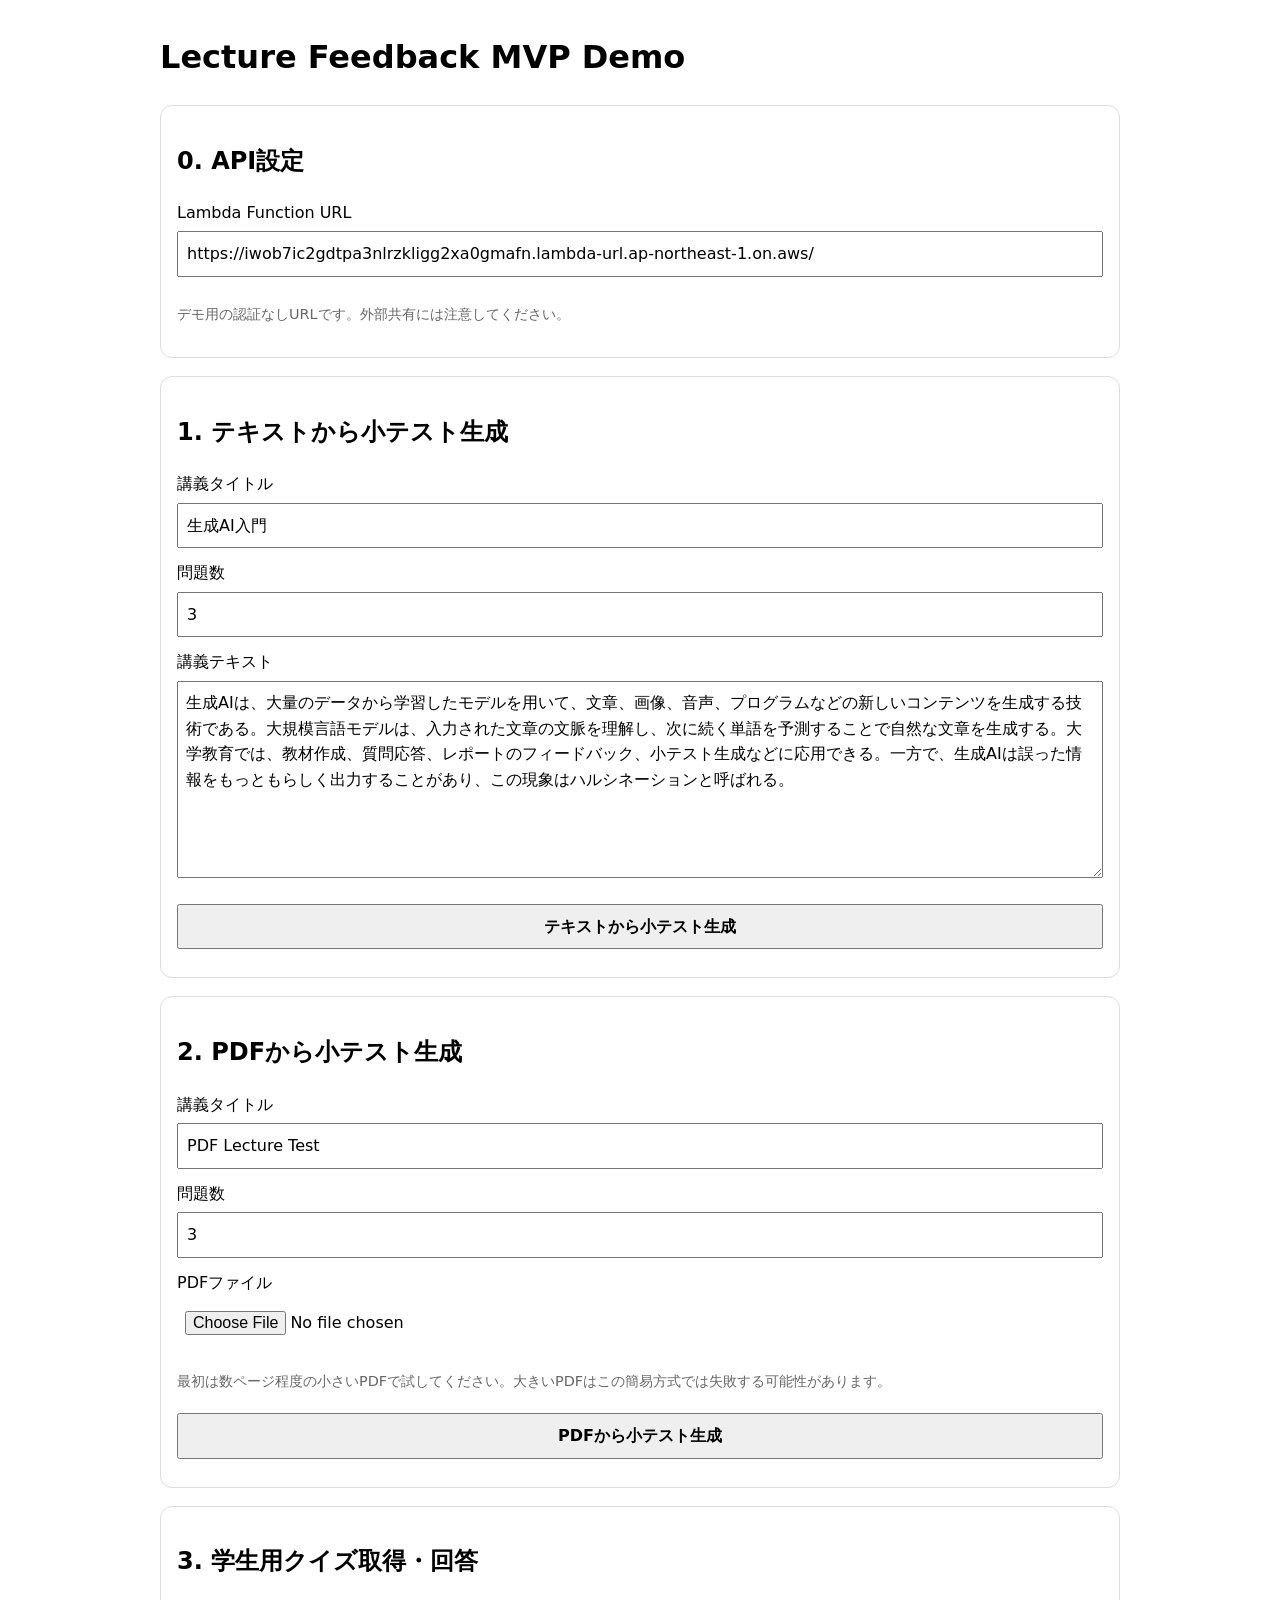
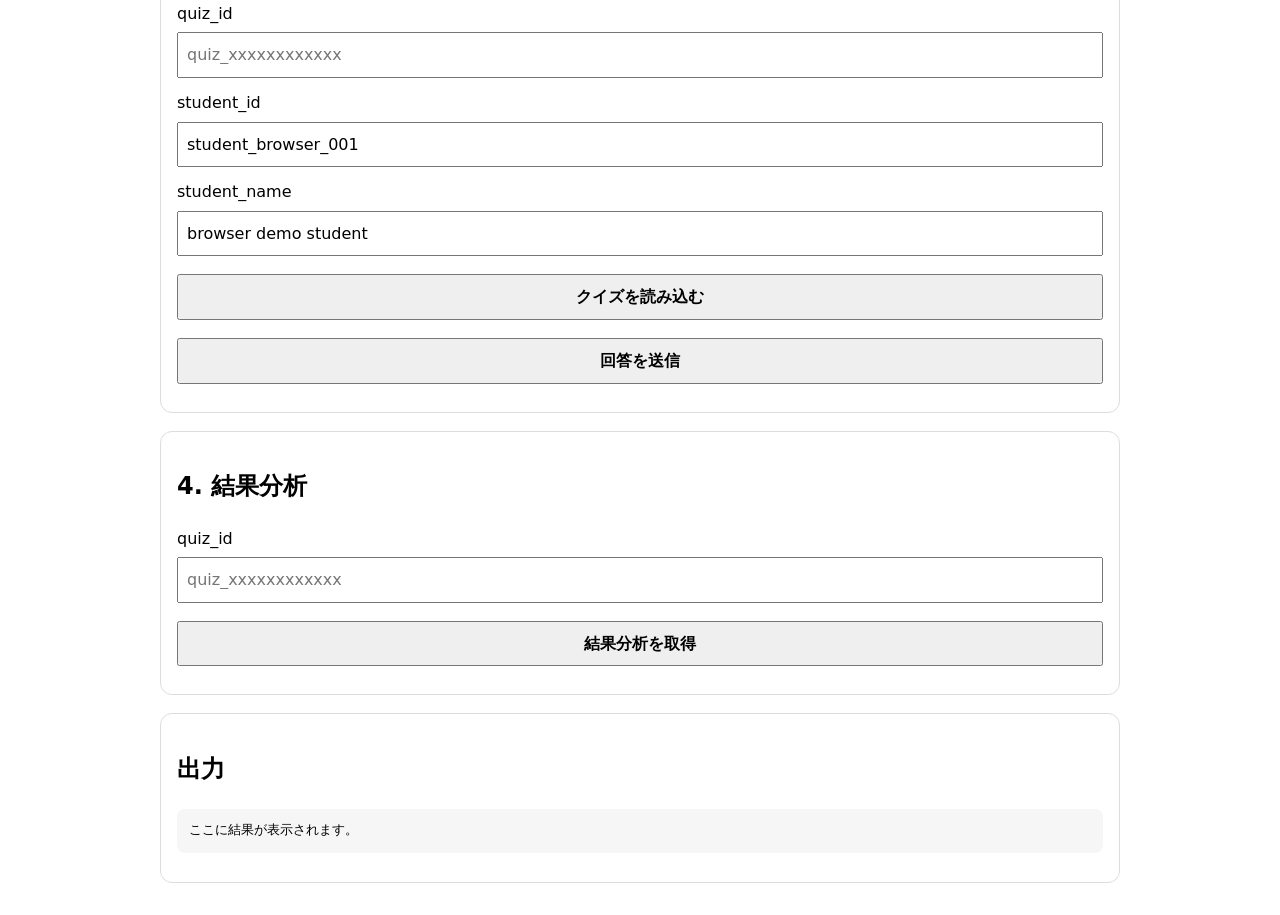
==== frontend/index.html @ e5b462f7 "Add files via upload" ====
<!doctype html>
<html lang="ja">
<head>
  <meta charset="utf-8">
  <title>Lecture Feedback MVP Demo</title>
  <style>
    body {
      font-family: system-ui, sans-serif;
      max-width: 960px;
      margin: 32px auto;
      line-height: 1.6;
    }
    section {
      border: 1px solid #ddd;
      border-radius: 12px;
      padding: 16px;
      margin: 18px 0;
    }
    input, textarea, button {
      font: inherit;
      box-sizing: border-box;
      width: 100%;
      padding: 8px;
      margin: 6px 0 12px;
    }
    button {
      cursor: pointer;
      font-weight: 700;
    }
    .question {
      border-top: 1px solid #eee;
      padding-top: 12px;
      margin-top: 12px;
    }
    .choice {
      display: block;
      margin: 6px 0;
    }
    .choice input {
      width: auto;
      margin-right: 8px;
    }
    pre {
      background: #f6f6f6;
      padding: 12px;
      border-radius: 8px;
      overflow: auto;
      white-space: pre-wrap;
    }
    .note {
      color: #666;
      font-size: 0.9em;
    }
  </style>
</head>
<body>
  <h1>Lecture Feedback MVP Demo</h1>

  <section>
    <h2>0. API設定</h2>
    <label>Lambda Function URL</label>
    <input id="apiUrl" value="https://iwob7ic2gdtpa3nlrzkligg2xa0gmafn.lambda-url.ap-northeast-1.on.aws/">
    <p class="note">デモ用の認証なしURLです。外部共有には注意してください。</p>
  </section>

  <section>
    <h2>1. テキストから小テスト生成</h2>

    <label>講義タイトル</label>
    <input id="textTitle" value="生成AI入門">

    <label>問題数</label>
    <input id="textNumQuestions" type="number" value="3" min="1" max="10">

    <label>講義テキスト</label>
    <textarea id="lectureText" rows="7">生成AIは、大量のデータから学習したモデルを用いて、文章、画像、音声、プログラムなどの新しいコンテンツを生成する技術である。大規模言語モデルは、入力された文章の文脈を理解し、次に続く単語を予測することで自然な文章を生成する。大学教育では、教材作成、質問応答、レポートのフィードバック、小テスト生成などに応用できる。一方で、生成AIは誤った情報をもっともらしく出力することがあり、この現象はハルシネーションと呼ばれる。</textarea>

    <button onclick="generateQuizFromText()">テキストから小テスト生成</button>
  </section>

  <section>
    <h2>2. PDFから小テスト生成</h2>

    <label>講義タイトル</label>
    <input id="pdfTitle" value="PDF Lecture Test">

    <label>問題数</label>
    <input id="pdfNumQuestions" type="number" value="3" min="1" max="10">

    <label>PDFファイル</label>
    <input id="pdfFile" type="file" accept="application/pdf">

    <p class="note">最初は数ページ程度の小さいPDFで試してください。大きいPDFはこの簡易方式では失敗する可能性があります。</p>

    <button onclick="generateQuizFromPdf()">PDFから小テスト生成</button>
  </section>

  <section>
    <h2>3. 学生用クイズ取得・回答</h2>

    <label>quiz_id</label>
    <input id="quizId" placeholder="quiz_xxxxxxxxxxxx">

    <label>student_id</label>
    <input id="studentId" value="student_browser_001">

    <label>student_name</label>
    <input id="studentName" value="browser demo student">

    <button onclick="loadQuiz()">クイズを読み込む</button>

    <form id="quizForm"></form>

    <button type="button" onclick="submitAnswer()">回答を送信</button>
  </section>

  <section>
    <h2>4. 結果分析</h2>

    <label>quiz_id</label>
    <input id="resultsQuizId" placeholder="quiz_xxxxxxxxxxxx">

    <button onclick="getResults()">結果分析を取得</button>
  </section>

  <section>
    <h2>出力</h2>
    <pre id="output">ここに結果が表示されます。</pre>
  </section>

  <script>
    let currentQuiz = null;

    function show(data) {
      const output = document.getElementById("output");
      if (typeof data === "string") {
        output.textContent = data;
      } else {
        output.textContent = JSON.stringify(data, null, 2);
      }
    }

    async function callApi(payload) {
      const apiUrl = document.getElementById("apiUrl").value.trim();

      const res = await fetch(apiUrl, {
        method: "POST",
        headers: {
          "Content-Type": "application/json"
        },
        body: JSON.stringify(payload)
      });

      const text = await res.text();

      try {
        return JSON.parse(text);
      } catch (e) {
        throw new Error("JSONとして読めない応答です: " + text);
      }
    }

    async function generateQuizFromText() {
      try {
        show("テキストから小テスト生成中...");

        const body = await callApi({
          action: "generate_quiz",
          title: document.getElementById("textTitle").value,
          lecture_text: document.getElementById("lectureText").value,
          num_questions: Number(document.getElementById("textNumQuestions").value)
        });

        if (body.quiz_id) {
          document.getElementById("quizId").value = body.quiz_id;
          document.getElementById("resultsQuizId").value = body.quiz_id;
        }

        show(body);
      } catch (e) {
        show({ error: e.message });
      }
    }

    function readFileAsBase64(file) {
      return new Promise((resolve, reject) => {
        const reader = new FileReader();

        reader.onload = () => {
          const dataUrl = String(reader.result);
          const base64 = dataUrl.split(",", 2)[1];
          resolve(base64);
        };

        reader.onerror = () => reject(reader.error);
        reader.readAsDataURL(file);
      });
    }

    async function generateQuizFromPdf() {
      try {
        const file = document.getElementById("pdfFile").files[0];

        if (!file) {
          show({ error: "PDFファイルを選択してください。" });
          return;
        }

        show("PDFをbase64に変換中...");

        const pdfBase64 = await readFileAsBase64(file);

        show("PDFから小テスト生成中...");

        const body = await callApi({
          action: "upload_pdf_and_generate_quiz",
          title: document.getElementById("pdfTitle").value,
          filename: file.name,
          pdf_base64: pdfBase64,
          num_questions: Number(document.getElementById("pdfNumQuestions").value),
          max_chars: 8000
        });

        if (body.quiz_id) {
          document.getElementById("quizId").value = body.quiz_id;
          document.getElementById("resultsQuizId").value = body.quiz_id;
        }

        show(body);
      } catch (e) {
        show({ error: e.message });
      }
    }

    async function loadQuiz() {
      try {
        const quizId = document.getElementById("quizId").value.trim();

        if (!quizId) {
          show({ error: "quiz_idを入力してください。" });
          return;
        }

        show("クイズ取得中...");

        const body = await callApi({
          action: "get_quiz",
          quiz_id: quizId
        });

        currentQuiz = body;
        renderQuiz(body);
        show(body);
      } catch (e) {
        show({ error: e.message });
      }
    }

    function renderQuiz(quiz) {
      const form = document.getElementById("quizForm");
      form.innerHTML = "";

      if (!quiz.questions || quiz.questions.length === 0) {
        form.innerHTML = "<p>問題がありません。</p>";
        return;
      }

      quiz.questions.forEach((q, index) => {
        const div = document.createElement("div");
        div.className = "question";

        const title = document.createElement("p");
        title.innerHTML = "<strong>" + (index + 1) + ". " + escapeHtml(q.question) + "</strong>";
        div.appendChild(title);

        q.choices.forEach((choice, choiceIndex) => {
          const label = document.createElement("label");
          label.className = "choice";

          const radio = document.createElement("input");
          radio.type = "radio";
          radio.name = q.question_id;
          radio.value = choiceIndex;

          label.appendChild(radio);
          label.appendChild(document.createTextNode(choiceIndex + ": " + choice));
          div.appendChild(label);
        });

        form.appendChild(div);
      });
    }

    async function submitAnswer() {
      try {
        if (!currentQuiz || !currentQuiz.questions) {
          show({ error: "先にクイズを読み込んでください。" });
          return;
        }

        const answers = {};

        currentQuiz.questions.forEach(q => {
          const checked = document.querySelector("input[name='" + q.question_id + "']:checked");
          if (checked) {
            answers[q.question_id] = Number(checked.value);
          }
        });

        show("回答送信中...");

        const body = await callApi({
          action: "submit_answer",
          quiz_id: currentQuiz.quiz_id,
          student_id: document.getElementById("studentId").value,
          student_name: document.getElementById("studentName").value,
          answers: answers
        });

        show(body);
      } catch (e) {
        show({ error: e.message });
      }
    }

    async function getResults() {
      try {
        const quizId = document.getElementById("resultsQuizId").value.trim();

        if (!quizId) {
          show({ error: "quiz_idを入力してください。" });
          return;
        }

        show("結果分析中...");

        const body = await callApi({
          action: "get_results",
          quiz_id: quizId
        });

        show(body);
      } catch (e) {
        show({ error: e.message });
      }
    }

    function escapeHtml(str) {
      return String(str)
        .replaceAll("&", "&amp;")
        .replaceAll("<", "&lt;")
        .replaceAll(">", "&gt;")
        .replaceAll('"', "&quot;")
        .replaceAll("'", "&#039;");
    }
  </script>
</body>
</html>
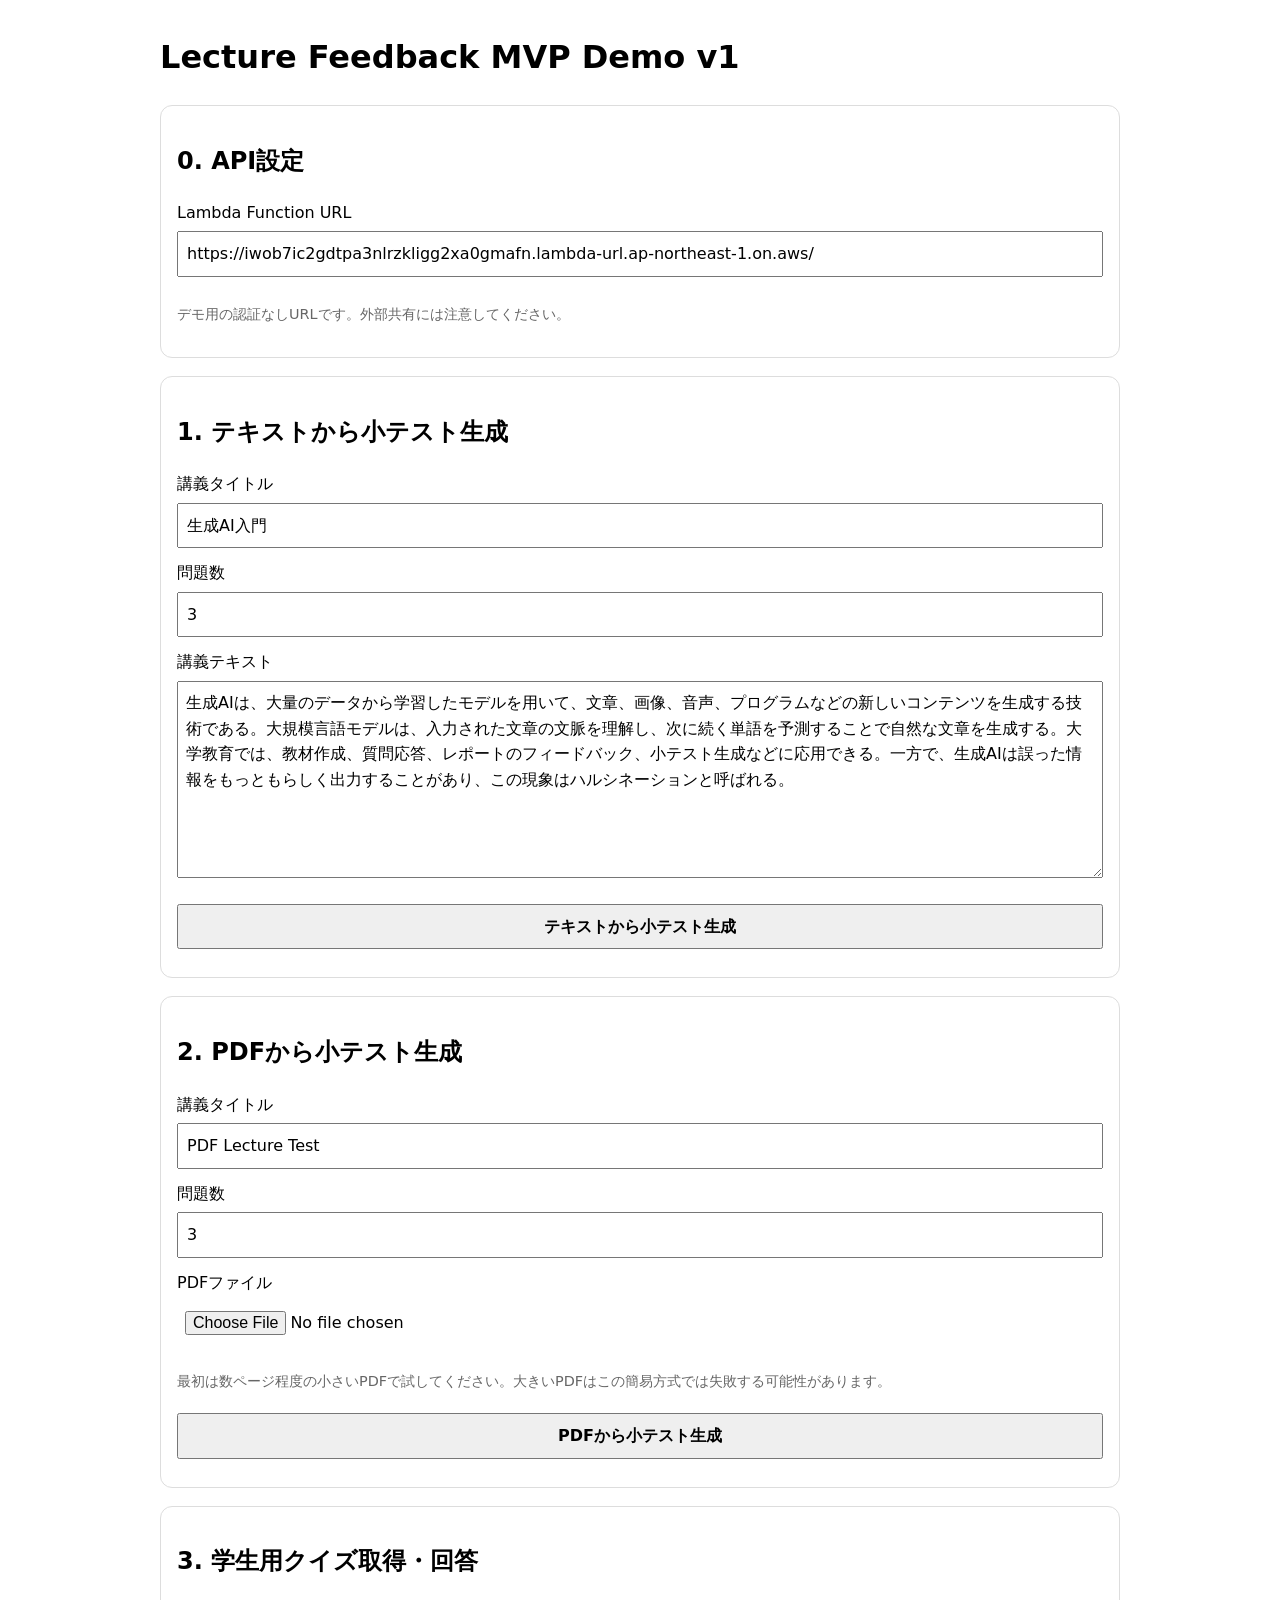
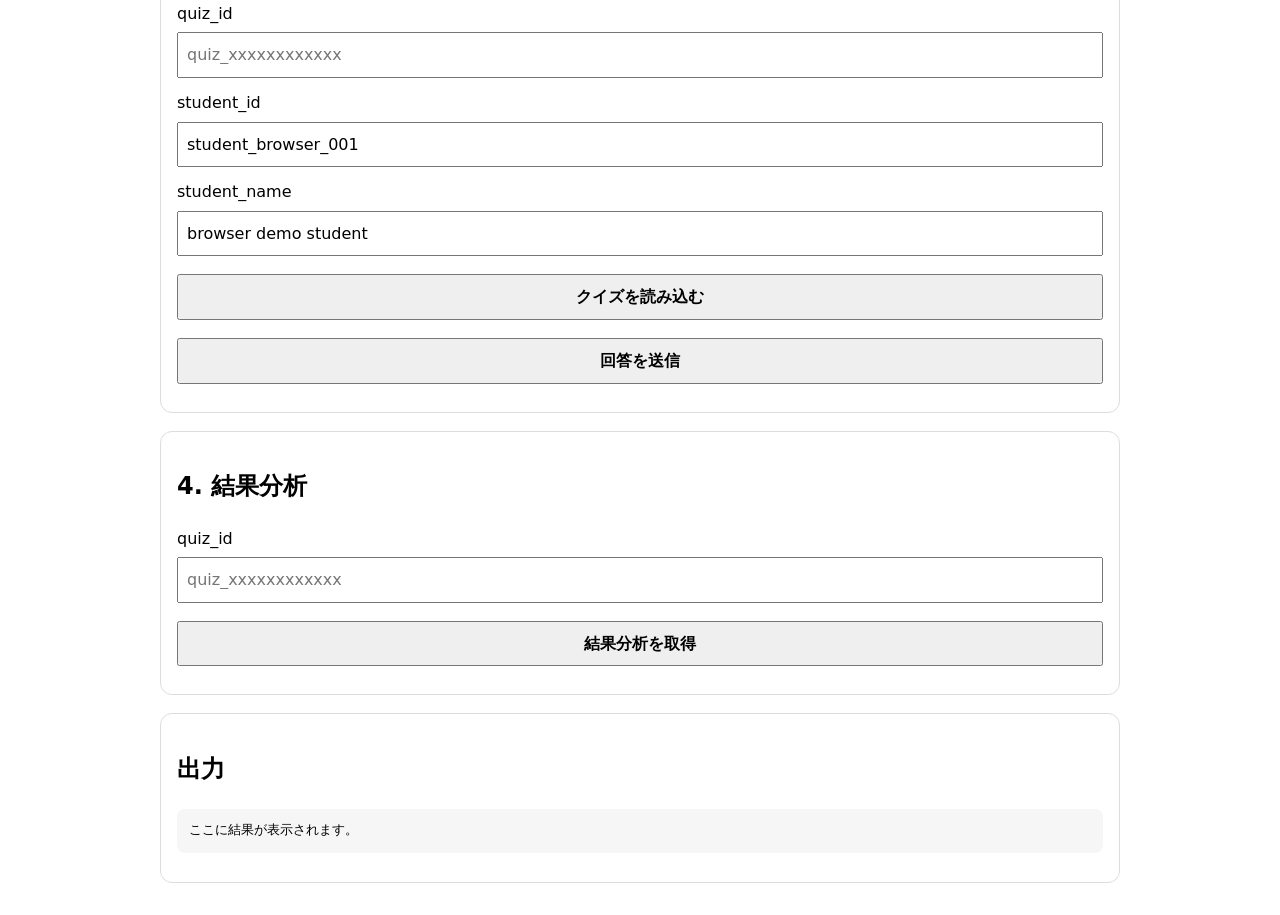
==== commit 53554ddc: "Update index.html" ====
--- a/frontend/index.html
+++ b/frontend/index.html
@@ -54,7 +54,7 @@
   </style>
 </head>
 <body>
-  <h1>Lecture Feedback MVP Demo</h1>
+  <h1>Lecture Feedback MVP Demo v1</h1>
 
   <section>
     <h2>0. API設定</h2>
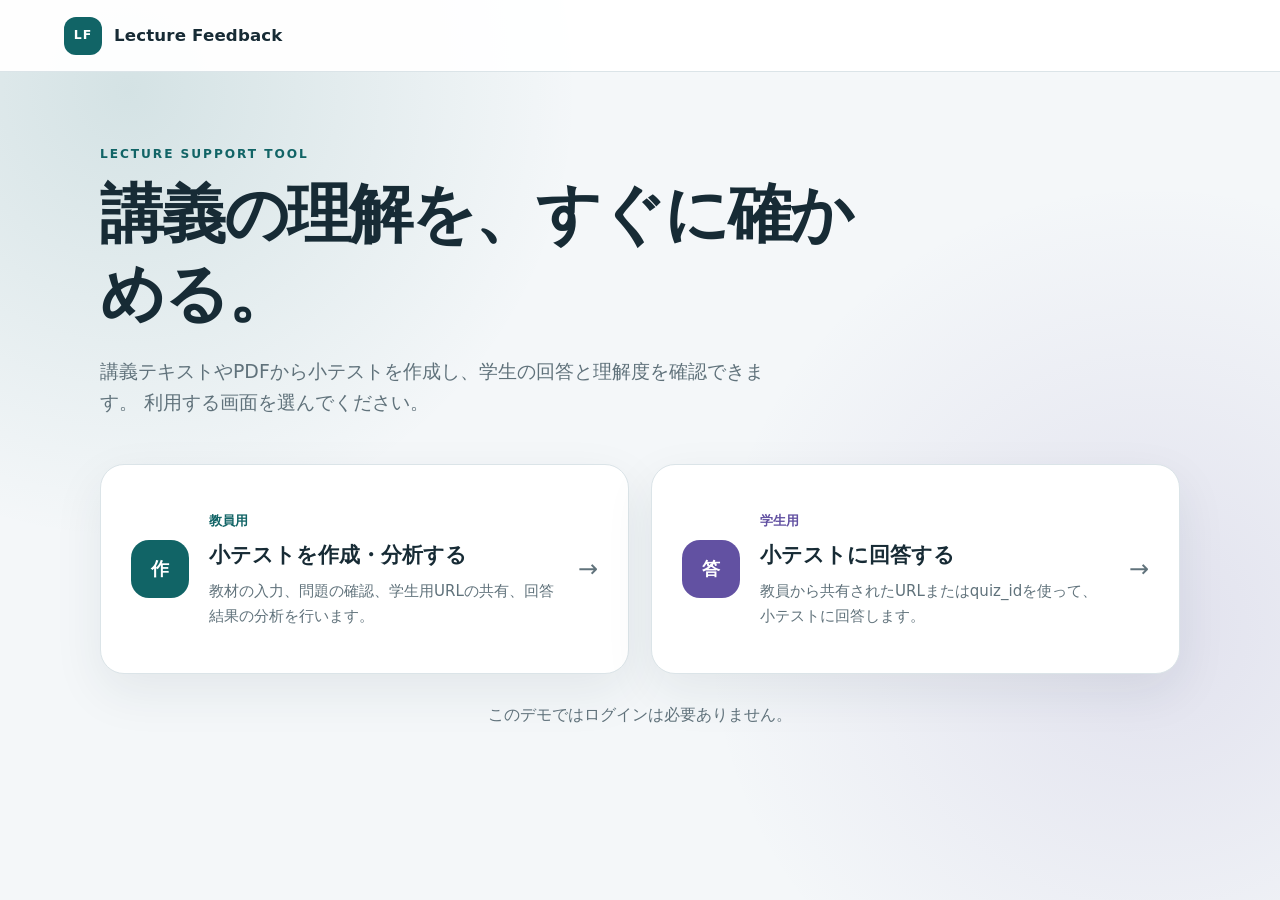
==== commit a32325eb: "separate teacher and student quiz screens" ====
--- a/frontend/index.html
+++ b/frontend/index.html
@@ -2,357 +2,52 @@
 <html lang="ja">
 <head>
   <meta charset="utf-8">
-  <title>Lecture Feedback MVP Demo</title>
-  <style>
-    body {
-      font-family: system-ui, sans-serif;
-      max-width: 960px;
-      margin: 32px auto;
-      line-height: 1.6;
-    }
-    section {
-      border: 1px solid #ddd;
-      border-radius: 12px;
-      padding: 16px;
-      margin: 18px 0;
-    }
-    input, textarea, button {
-      font: inherit;
-      box-sizing: border-box;
-      width: 100%;
-      padding: 8px;
-      margin: 6px 0 12px;
-    }
-    button {
-      cursor: pointer;
-      font-weight: 700;
-    }
-    .question {
-      border-top: 1px solid #eee;
-      padding-top: 12px;
-      margin-top: 12px;
-    }
-    .choice {
-      display: block;
-      margin: 6px 0;
-    }
-    .choice input {
-      width: auto;
-      margin-right: 8px;
-    }
-    pre {
-      background: #f6f6f6;
-      padding: 12px;
-      border-radius: 8px;
-      overflow: auto;
-      white-space: pre-wrap;
-    }
-    .note {
-      color: #666;
-      font-size: 0.9em;
-    }
-  </style>
+  <meta name="viewport" content="width=device-width, initial-scale=1">
+  <meta name="description" content="講義資料から小テストを作成し、学生の回答を集計する講義支援アプリです。">
+  <title>Lecture Feedback</title>
+  <link rel="stylesheet" href="css/style.css">
 </head>
-<body>
-  <h1>Lecture Feedback MVP Demo v1</h1>
+<body class="landing-page">
+  <header class="site-header">
+    <a class="brand" href="index.html" aria-label="Lecture Feedback ホーム">
+      <span class="brand-mark" aria-hidden="true">LF</span>
+      <span>Lecture Feedback</span>
+    </a>
+  </header>
 
-  <section>
-    <h2>0. API設定</h2>
-    <label>Lambda Function URL</label>
-    <input id="apiUrl" value="https://iwob7ic2gdtpa3nlrzkligg2xa0gmafn.lambda-url.ap-northeast-1.on.aws/">
-    <p class="note">デモ用の認証なしURLです。外部共有には注意してください。</p>
-  </section>
+  <main class="landing-main">
+    <section class="hero" aria-labelledby="page-title">
+      <p class="eyebrow">LECTURE SUPPORT TOOL</p>
+      <h1 id="page-title">講義の理解を、すぐに確かめる。</h1>
+      <p class="hero-copy">
+        講義テキストやPDFから小テストを作成し、学生の回答と理解度を確認できます。
+        利用する画面を選んでください。
+      </p>
+    </section>
 
-  <section>
-    <h2>1. テキストから小テスト生成</h2>
+    <section class="role-grid" aria-label="利用画面を選択">
+      <a class="role-card role-card-teacher" href="teacher.html">
+        <span class="role-icon" aria-hidden="true">作</span>
+        <span class="role-card-body">
+          <span class="role-label">教員用</span>
+          <strong>小テストを作成・分析する</strong>
+          <span>教材の入力、問題の確認、学生用URLの共有、回答結果の分析を行います。</span>
+        </span>
+        <span class="role-arrow" aria-hidden="true">→</span>
+      </a>
 
-    <label>講義タイトル</label>
-    <input id="textTitle" value="生成AI入門">
+      <a class="role-card role-card-student" href="student.html">
+        <span class="role-icon" aria-hidden="true">答</span>
+        <span class="role-card-body">
+          <span class="role-label">学生用</span>
+          <strong>小テストに回答する</strong>
+          <span>教員から共有されたURLまたはquiz_idを使って、小テストに回答します。</span>
+        </span>
+        <span class="role-arrow" aria-hidden="true">→</span>
+      </a>
+    </section>
 
-    <label>問題数</label>
-    <input id="textNumQuestions" type="number" value="3" min="1" max="10">
-
-    <label>講義テキスト</label>
-    <textarea id="lectureText" rows="7">生成AIは、大量のデータから学習したモデルを用いて、文章、画像、音声、プログラムなどの新しいコンテンツを生成する技術である。大規模言語モデルは、入力された文章の文脈を理解し、次に続く単語を予測することで自然な文章を生成する。大学教育では、教材作成、質問応答、レポートのフィードバック、小テスト生成などに応用できる。一方で、生成AIは誤った情報をもっともらしく出力することがあり、この現象はハルシネーションと呼ばれる。</textarea>
-
-    <button onclick="generateQuizFromText()">テキストから小テスト生成</button>
-  </section>
-
-  <section>
-    <h2>2. PDFから小テスト生成</h2>
-
-    <label>講義タイトル</label>
-    <input id="pdfTitle" value="PDF Lecture Test">
-
-    <label>問題数</label>
-    <input id="pdfNumQuestions" type="number" value="3" min="1" max="10">
-
-    <label>PDFファイル</label>
-    <input id="pdfFile" type="file" accept="application/pdf">
-
-    <p class="note">最初は数ページ程度の小さいPDFで試してください。大きいPDFはこの簡易方式では失敗する可能性があります。</p>
-
-    <button onclick="generateQuizFromPdf()">PDFから小テスト生成</button>
-  </section>
-
-  <section>
-    <h2>3. 学生用クイズ取得・回答</h2>
-
-    <label>quiz_id</label>
-    <input id="quizId" placeholder="quiz_xxxxxxxxxxxx">
-
-    <label>student_id</label>
-    <input id="studentId" value="student_browser_001">
-
-    <label>student_name</label>
-    <input id="studentName" value="browser demo student">
-
-    <button onclick="loadQuiz()">クイズを読み込む</button>
-
-    <form id="quizForm"></form>
-
-    <button type="button" onclick="submitAnswer()">回答を送信</button>
-  </section>
-
-  <section>
-    <h2>4. 結果分析</h2>
-
-    <label>quiz_id</label>
-    <input id="resultsQuizId" placeholder="quiz_xxxxxxxxxxxx">
-
-    <button onclick="getResults()">結果分析を取得</button>
-  </section>
-
-  <section>
-    <h2>出力</h2>
-    <pre id="output">ここに結果が表示されます。</pre>
-  </section>
-
-  <script>
-    let currentQuiz = null;
-
-    function show(data) {
-      const output = document.getElementById("output");
-      if (typeof data === "string") {
-        output.textContent = data;
-      } else {
-        output.textContent = JSON.stringify(data, null, 2);
-      }
-    }
-
-    async function callApi(payload) {
-      const apiUrl = document.getElementById("apiUrl").value.trim();
-
-      const res = await fetch(apiUrl, {
-        method: "POST",
-        headers: {
-          "Content-Type": "application/json"
-        },
-        body: JSON.stringify(payload)
-      });
-
-      const text = await res.text();
-
-      try {
-        return JSON.parse(text);
-      } catch (e) {
-        throw new Error("JSONとして読めない応答です: " + text);
-      }
-    }
-
-    async function generateQuizFromText() {
-      try {
-        show("テキストから小テスト生成中...");
-
-        const body = await callApi({
-          action: "generate_quiz",
-          title: document.getElementById("textTitle").value,
-          lecture_text: document.getElementById("lectureText").value,
-          num_questions: Number(document.getElementById("textNumQuestions").value)
-        });
-
-        if (body.quiz_id) {
-          document.getElementById("quizId").value = body.quiz_id;
-          document.getElementById("resultsQuizId").value = body.quiz_id;
-        }
-
-        show(body);
-      } catch (e) {
-        show({ error: e.message });
-      }
-    }
-
-    function readFileAsBase64(file) {
-      return new Promise((resolve, reject) => {
-        const reader = new FileReader();
-
-        reader.onload = () => {
-          const dataUrl = String(reader.result);
-          const base64 = dataUrl.split(",", 2)[1];
-          resolve(base64);
-        };
-
-        reader.onerror = () => reject(reader.error);
-        reader.readAsDataURL(file);
-      });
-    }
-
-    async function generateQuizFromPdf() {
-      try {
-        const file = document.getElementById("pdfFile").files[0];
-
-        if (!file) {
-          show({ error: "PDFファイルを選択してください。" });
-          return;
-        }
-
-        show("PDFをbase64に変換中...");
-
-        const pdfBase64 = await readFileAsBase64(file);
-
-        show("PDFから小テスト生成中...");
-
-        const body = await callApi({
-          action: "upload_pdf_and_generate_quiz",
-          title: document.getElementById("pdfTitle").value,
-          filename: file.name,
-          pdf_base64: pdfBase64,
-          num_questions: Number(document.getElementById("pdfNumQuestions").value),
-          max_chars: 8000
-        });
-
-        if (body.quiz_id) {
-          document.getElementById("quizId").value = body.quiz_id;
-          document.getElementById("resultsQuizId").value = body.quiz_id;
-        }
-
-        show(body);
-      } catch (e) {
-        show({ error: e.message });
-      }
-    }
-
-    async function loadQuiz() {
-      try {
-        const quizId = document.getElementById("quizId").value.trim();
-
-        if (!quizId) {
-          show({ error: "quiz_idを入力してください。" });
-          return;
-        }
-
-        show("クイズ取得中...");
-
-        const body = await callApi({
-          action: "get_quiz",
-          quiz_id: quizId
-        });
-
-        currentQuiz = body;
-        renderQuiz(body);
-        show(body);
-      } catch (e) {
-        show({ error: e.message });
-      }
-    }
-
-    function renderQuiz(quiz) {
-      const form = document.getElementById("quizForm");
-      form.innerHTML = "";
-
-      if (!quiz.questions || quiz.questions.length === 0) {
-        form.innerHTML = "<p>問題がありません。</p>";
-        return;
-      }
-
-      quiz.questions.forEach((q, index) => {
-        const div = document.createElement("div");
-        div.className = "question";
-
-        const title = document.createElement("p");
-        title.innerHTML = "<strong>" + (index + 1) + ". " + escapeHtml(q.question) + "</strong>";
-        div.appendChild(title);
-
-        q.choices.forEach((choice, choiceIndex) => {
-          const label = document.createElement("label");
-          label.className = "choice";
-
-          const radio = document.createElement("input");
-          radio.type = "radio";
-          radio.name = q.question_id;
-          radio.value = choiceIndex;
-
-          label.appendChild(radio);
-          label.appendChild(document.createTextNode(choiceIndex + ": " + choice));
-          div.appendChild(label);
-        });
-
-        form.appendChild(div);
-      });
-    }
-
-    async function submitAnswer() {
-      try {
-        if (!currentQuiz || !currentQuiz.questions) {
-          show({ error: "先にクイズを読み込んでください。" });
-          return;
-        }
-
-        const answers = {};
-
-        currentQuiz.questions.forEach(q => {
-          const checked = document.querySelector("input[name='" + q.question_id + "']:checked");
-          if (checked) {
-            answers[q.question_id] = Number(checked.value);
-          }
-        });
-
-        show("回答送信中...");
-
-        const body = await callApi({
-          action: "submit_answer",
-          quiz_id: currentQuiz.quiz_id,
-          student_id: document.getElementById("studentId").value,
-          student_name: document.getElementById("studentName").value,
-          answers: answers
-        });
-
-        show(body);
-      } catch (e) {
-        show({ error: e.message });
-      }
-    }
-
-    async function getResults() {
-      try {
-        const quizId = document.getElementById("resultsQuizId").value.trim();
-
-        if (!quizId) {
-          show({ error: "quiz_idを入力してください。" });
-          return;
-        }
-
-        show("結果分析中...");
-
-        const body = await callApi({
-          action: "get_results",
-          quiz_id: quizId
-        });
-
-        show(body);
-      } catch (e) {
-        show({ error: e.message });
-      }
-    }
-
-    function escapeHtml(str) {
-      return String(str)
-        .replaceAll("&", "&amp;")
-        .replaceAll("<", "&lt;")
-        .replaceAll(">", "&gt;")
-        .replaceAll('"', "&quot;")
-        .replaceAll("'", "&#039;");
-    }
-  </script>
+    <p class="landing-note">このデモではログインは必要ありません。</p>
+  </main>
 </body>
 </html>
--- a/frontend/css/style.css
+++ b/frontend/css/style.css
@@ -0,0 +1,1087 @@
+:root {
+  color-scheme: light;
+  --bg: #f4f7f9;
+  --surface: #ffffff;
+  --surface-soft: #f8fafb;
+  --text: #172b35;
+  --text-muted: #60727b;
+  --border: #dbe4e8;
+  --primary: #116466;
+  --primary-dark: #0a484b;
+  --primary-soft: #e2f2f1;
+  --student: #6251a2;
+  --student-dark: #47377e;
+  --student-soft: #efecfa;
+  --success: #247a4d;
+  --success-soft: #e8f6ee;
+  --danger: #ad3c36;
+  --danger-soft: #fff0ee;
+  --warning: #a35c13;
+  --warning-soft: #fff5e7;
+  --shadow: 0 18px 50px rgba(28, 54, 66, 0.08);
+  --radius: 18px;
+}
+
+* {
+  box-sizing: border-box;
+}
+
+[hidden] {
+  display: none !important;
+}
+
+html {
+  scroll-behavior: smooth;
+}
+
+body {
+  margin: 0;
+  min-height: 100vh;
+  background: var(--bg);
+  color: var(--text);
+  font-family: system-ui, -apple-system, BlinkMacSystemFont, "Segoe UI", sans-serif;
+  line-height: 1.65;
+}
+
+button,
+input,
+textarea {
+  font: inherit;
+}
+
+a {
+  color: inherit;
+}
+
+.site-header {
+  display: flex;
+  align-items: center;
+  justify-content: space-between;
+  min-height: 72px;
+  padding: 0 5vw;
+  background: rgba(255, 255, 255, 0.96);
+  border-bottom: 1px solid var(--border);
+}
+
+.brand {
+  display: inline-flex;
+  align-items: center;
+  gap: 12px;
+  color: var(--text);
+  font-size: 1.04rem;
+  font-weight: 800;
+  letter-spacing: 0.01em;
+  text-decoration: none;
+}
+
+.brand-mark {
+  display: grid;
+  place-items: center;
+  width: 38px;
+  height: 38px;
+  color: #fff;
+  background: var(--primary);
+  border-radius: 12px;
+  font-size: 0.78rem;
+  letter-spacing: 0.08em;
+}
+
+.header-nav {
+  display: flex;
+  gap: 8px;
+}
+
+.nav-link {
+  padding: 9px 14px;
+  color: var(--text-muted);
+  border-radius: 10px;
+  font-size: 0.92rem;
+  font-weight: 700;
+  text-decoration: none;
+}
+
+.nav-link:hover,
+.nav-link:focus-visible {
+  background: var(--surface-soft);
+  color: var(--text);
+}
+
+.nav-link.active {
+  color: var(--primary-dark);
+  background: var(--primary-soft);
+}
+
+.student-page .nav-link.active {
+  color: var(--student-dark);
+  background: var(--student-soft);
+}
+
+.landing-page {
+  background:
+    radial-gradient(circle at 10% 10%, rgba(17, 100, 102, 0.14), transparent 32%),
+    radial-gradient(circle at 90% 70%, rgba(98, 81, 162, 0.13), transparent 34%),
+    var(--bg);
+}
+
+.landing-main {
+  width: min(1080px, calc(100% - 40px));
+  margin: 0 auto;
+  padding: 72px 0 60px;
+}
+
+.hero {
+  max-width: 760px;
+  margin-bottom: 46px;
+}
+
+.eyebrow {
+  margin: 0 0 10px;
+  color: var(--primary);
+  font-size: 0.76rem;
+  font-weight: 850;
+  letter-spacing: 0.16em;
+}
+
+.student-eyebrow {
+  color: var(--student);
+}
+
+.hero h1,
+.page-heading h1 {
+  margin: 0;
+  line-height: 1.25;
+  letter-spacing: -0.035em;
+}
+
+.hero h1 {
+  font-size: clamp(2.2rem, 5vw, 4.2rem);
+}
+
+.hero-copy {
+  max-width: 680px;
+  margin: 22px 0 0;
+  color: var(--text-muted);
+  font-size: clamp(1rem, 2vw, 1.18rem);
+}
+
+.role-grid {
+  display: grid;
+  grid-template-columns: repeat(2, minmax(0, 1fr));
+  gap: 22px;
+}
+
+.role-card {
+  display: grid;
+  grid-template-columns: auto 1fr auto;
+  align-items: center;
+  gap: 20px;
+  min-height: 210px;
+  padding: 30px;
+  background: var(--surface);
+  border: 1px solid var(--border);
+  border-radius: 24px;
+  box-shadow: var(--shadow);
+  text-decoration: none;
+  transition: transform 160ms ease, box-shadow 160ms ease, border-color 160ms ease;
+}
+
+.role-card:hover,
+.role-card:focus-visible {
+  transform: translateY(-4px);
+  box-shadow: 0 24px 60px rgba(28, 54, 66, 0.14);
+}
+
+.role-card-teacher:hover,
+.role-card-teacher:focus-visible {
+  border-color: var(--primary);
+}
+
+.role-card-student:hover,
+.role-card-student:focus-visible {
+  border-color: var(--student);
+}
+
+.role-icon {
+  display: grid;
+  place-items: center;
+  width: 58px;
+  height: 58px;
+  color: #fff;
+  background: var(--primary);
+  border-radius: 18px;
+  font-size: 1.15rem;
+  font-weight: 850;
+}
+
+.role-card-student .role-icon {
+  background: var(--student);
+}
+
+.role-card-body {
+  display: flex;
+  flex-direction: column;
+  gap: 7px;
+}
+
+.role-card-body strong {
+  font-size: 1.3rem;
+}
+
+.role-card-body > span:last-child {
+  color: var(--text-muted);
+  font-size: 0.94rem;
+}
+
+.role-label {
+  color: var(--primary);
+  font-size: 0.8rem;
+  font-weight: 850;
+}
+
+.role-card-student .role-label {
+  color: var(--student);
+}
+
+.role-arrow {
+  color: var(--text-muted);
+  font-size: 1.5rem;
+}
+
+.landing-note {
+  margin: 28px 0 0;
+  color: var(--text-muted);
+  text-align: center;
+}
+
+.app-main {
+  width: min(1120px, calc(100% - 40px));
+  margin: 0 auto;
+  padding: 48px 0 72px;
+}
+
+.student-main {
+  width: min(920px, calc(100% - 40px));
+}
+
+.page-heading {
+  display: flex;
+  align-items: flex-start;
+  justify-content: space-between;
+  gap: 32px;
+  margin-bottom: 28px;
+}
+
+.page-heading h1 {
+  font-size: clamp(1.9rem, 4vw, 3rem);
+}
+
+.page-heading p:last-child {
+  margin: 12px 0 0;
+  color: var(--text-muted);
+}
+
+.role-badge {
+  flex: 0 0 auto;
+  margin-top: 8px;
+  padding: 9px 14px;
+  border-radius: 999px;
+  font-size: 0.82rem;
+  font-weight: 800;
+}
+
+.teacher-badge {
+  color: var(--primary-dark);
+  background: var(--primary-soft);
+}
+
+.student-badge {
+  color: var(--student-dark);
+  background: var(--student-soft);
+}
+
+.panel {
+  margin: 22px 0;
+  padding: clamp(22px, 4vw, 36px);
+  background: var(--surface);
+  border: 1px solid var(--border);
+  border-radius: var(--radius);
+  box-shadow: var(--shadow);
+}
+
+.compact-panel {
+  padding-bottom: 26px;
+}
+
+.panel-heading {
+  display: flex;
+  align-items: flex-start;
+  justify-content: space-between;
+  gap: 24px;
+  margin-bottom: 28px;
+  padding-bottom: 20px;
+  border-bottom: 1px solid var(--border);
+}
+
+.panel-heading > div {
+  display: flex;
+  align-items: center;
+  gap: 12px;
+}
+
+.panel-heading h2 {
+  margin: 0;
+  font-size: clamp(1.22rem, 2vw, 1.55rem);
+}
+
+.panel-heading > p {
+  max-width: 420px;
+  margin: 3px 0 0;
+  color: var(--text-muted);
+  font-size: 0.9rem;
+  text-align: right;
+}
+
+.step-number {
+  display: grid;
+  place-items: center;
+  flex: 0 0 auto;
+  width: 34px;
+  height: 34px;
+  color: #fff;
+  background: var(--primary);
+  border-radius: 11px;
+  font-size: 0.9rem;
+  font-weight: 850;
+}
+
+.student-step {
+  background: var(--student);
+}
+
+.form-grid {
+  display: grid;
+  gap: 18px;
+}
+
+.two-columns {
+  grid-template-columns: minmax(0, 1fr) 150px;
+}
+
+.student-info-grid {
+  grid-template-columns: repeat(2, minmax(0, 1fr));
+  margin-bottom: 10px;
+  padding: 20px;
+  background: var(--surface-soft);
+  border-radius: 14px;
+}
+
+.field-group {
+  display: flex;
+  flex-direction: column;
+  gap: 7px;
+}
+
+.field-group label,
+.share-box > label,
+.source-selector legend {
+  color: var(--text);
+  font-size: 0.9rem;
+  font-weight: 750;
+}
+
+input[type="text"],
+input[type="number"],
+input[type="file"],
+textarea {
+  width: 100%;
+  min-height: 48px;
+  padding: 11px 13px;
+  color: var(--text);
+  background: #fff;
+  border: 1px solid #bdcbd1;
+  border-radius: 10px;
+  outline: none;
+  transition: border-color 150ms ease, box-shadow 150ms ease;
+}
+
+textarea {
+  min-height: 180px;
+  resize: vertical;
+}
+
+input:focus,
+textarea:focus {
+  border-color: var(--primary);
+  box-shadow: 0 0 0 3px rgba(17, 100, 102, 0.14);
+}
+
+.student-page input:focus,
+.student-page textarea:focus {
+  border-color: var(--student);
+  box-shadow: 0 0 0 3px rgba(98, 81, 162, 0.14);
+}
+
+.field-note {
+  margin: 0;
+  color: var(--text-muted);
+  font-size: 0.83rem;
+}
+
+.required-label,
+.optional-label {
+  margin-left: 4px;
+  font-size: 0.72rem;
+  font-weight: 750;
+}
+
+.required-label {
+  color: var(--danger);
+}
+
+.optional-label {
+  color: var(--text-muted);
+}
+
+.source-selector {
+  margin: 26px 0 18px;
+  padding: 0;
+  border: 0;
+}
+
+.source-selector legend {
+  margin-bottom: 8px;
+}
+
+.segmented-control {
+  display: inline-grid;
+  grid-template-columns: repeat(2, minmax(150px, 1fr));
+  gap: 4px;
+  padding: 4px;
+  background: #eaf0f2;
+  border-radius: 12px;
+}
+
+.segmented-control label {
+  cursor: pointer;
+}
+
+.segmented-control input {
+  position: absolute;
+  opacity: 0;
+  pointer-events: none;
+}
+
+.segmented-control span {
+  display: block;
+  padding: 9px 16px;
+  border-radius: 9px;
+  color: var(--text-muted);
+  font-size: 0.9rem;
+  font-weight: 750;
+  text-align: center;
+}
+
+.segmented-control input:checked + span {
+  color: var(--primary-dark);
+  background: #fff;
+  box-shadow: 0 2px 10px rgba(28, 54, 66, 0.08);
+}
+
+.segmented-control input:focus-visible + span {
+  outline: 3px solid rgba(17, 100, 102, 0.28);
+}
+
+.source-panel {
+  margin-bottom: 22px;
+}
+
+.button {
+  display: inline-flex;
+  align-items: center;
+  justify-content: center;
+  min-height: 46px;
+  padding: 10px 18px;
+  border: 1px solid transparent;
+  border-radius: 10px;
+  cursor: pointer;
+  font-weight: 800;
+  line-height: 1.2;
+  text-decoration: none;
+  transition: background 150ms ease, border-color 150ms ease, transform 150ms ease;
+}
+
+.button:hover:not(:disabled) {
+  transform: translateY(-1px);
+}
+
+.button:focus-visible {
+  outline: 3px solid rgba(17, 100, 102, 0.25);
+  outline-offset: 2px;
+}
+
+.button:disabled {
+  cursor: wait;
+  opacity: 0.6;
+}
+
+.button-primary {
+  color: #fff;
+  background: var(--primary);
+}
+
+.button-primary:hover:not(:disabled) {
+  background: var(--primary-dark);
+}
+
+.button-secondary {
+  color: #fff;
+  background: #245064;
+}
+
+.button-secondary:hover:not(:disabled) {
+  background: #173c4d;
+}
+
+.button-ghost {
+  color: var(--text);
+  background: #fff;
+  border-color: var(--border);
+}
+
+.button-ghost:hover:not(:disabled) {
+  background: var(--surface-soft);
+}
+
+.button-student {
+  color: #fff;
+  background: var(--student);
+}
+
+.button-student:hover:not(:disabled) {
+  background: var(--student-dark);
+}
+
+.button-large {
+  width: 100%;
+  min-height: 54px;
+}
+
+.compact-button {
+  min-height: 48px;
+  white-space: nowrap;
+}
+
+.inline-form,
+.share-row {
+  display: flex;
+  align-items: flex-end;
+  gap: 12px;
+}
+
+.grow-field {
+  flex: 1 1 auto;
+}
+
+.quiz-meta {
+  display: grid;
+  grid-template-columns: repeat(2, minmax(0, 1fr));
+  gap: 12px;
+  margin-bottom: 20px;
+}
+
+.quiz-meta > div {
+  display: flex;
+  flex-direction: column;
+  gap: 4px;
+  padding: 15px;
+  background: var(--surface-soft);
+  border-radius: 12px;
+}
+
+.meta-label {
+  color: var(--text-muted);
+  font-size: 0.78rem;
+  font-weight: 750;
+}
+
+code {
+  overflow-wrap: anywhere;
+}
+
+.share-box {
+  margin-bottom: 26px;
+  padding: 18px;
+  background: var(--primary-soft);
+  border: 1px solid #cce4e2;
+  border-radius: 14px;
+}
+
+.share-box > label {
+  display: block;
+  margin-bottom: 8px;
+}
+
+.share-box input {
+  flex: 1 1 auto;
+  background: #fff;
+}
+
+.question-list {
+  display: grid;
+  gap: 16px;
+}
+
+.question-card {
+  min-width: 0;
+  margin: 0;
+  padding: 20px;
+  background: var(--surface);
+  border: 1px solid var(--border);
+  border-radius: 14px;
+}
+
+.question-heading {
+  display: flex;
+  align-items: flex-start;
+  gap: 11px;
+  margin-bottom: 14px;
+}
+
+.question-number {
+  display: inline-flex;
+  align-items: center;
+  justify-content: center;
+  flex: 0 0 auto;
+  min-width: 36px;
+  height: 28px;
+  padding: 0 8px;
+  color: var(--primary-dark);
+  background: var(--primary-soft);
+  border-radius: 8px;
+  font-size: 0.78rem;
+  font-weight: 850;
+}
+
+.student-question-list .question-number {
+  color: var(--student-dark);
+  background: var(--student-soft);
+}
+
+.question-heading h3 {
+  margin: 1px 0 0;
+  font-size: 1.02rem;
+  line-height: 1.55;
+}
+
+legend.question-heading {
+  width: 100%;
+  padding: 0;
+  font-size: 1.02rem;
+  font-weight: 750;
+  line-height: 1.55;
+}
+
+.choice-list {
+  display: grid;
+  gap: 8px;
+  margin: 0;
+  padding: 0;
+  list-style: none;
+}
+
+.choice-item {
+  display: flex;
+  gap: 10px;
+  padding: 10px 12px;
+  background: var(--surface-soft);
+  border: 1px solid transparent;
+  border-radius: 9px;
+}
+
+.choice-letter {
+  flex: 0 0 auto;
+  color: var(--text-muted);
+  font-weight: 850;
+}
+
+.correct-choice {
+  color: var(--success);
+  background: var(--success-soft);
+  border-color: #bcdcc9;
+}
+
+.correct-choice .choice-letter {
+  color: var(--success);
+}
+
+.teacher-explanation {
+  margin: 14px 0 0;
+  padding: 12px 14px;
+  color: #35515c;
+  background: #f2f7f8;
+  border-left: 4px solid var(--primary);
+  border-radius: 0 9px 9px 0;
+  font-size: 0.9rem;
+}
+
+.empty-state {
+  padding: 34px 20px;
+  color: var(--text-muted);
+  background: var(--surface-soft);
+  border: 1px dashed #bdcbd1;
+  border-radius: 14px;
+  text-align: center;
+}
+
+.empty-state strong {
+  color: var(--text);
+}
+
+.empty-state p {
+  margin: 6px 0 0;
+}
+
+.summary-grid {
+  display: grid;
+  grid-template-columns: repeat(3, minmax(0, 1fr));
+  gap: 14px;
+  margin-bottom: 18px;
+}
+
+.summary-card {
+  display: flex;
+  flex-direction: column;
+  gap: 4px;
+  padding: 18px;
+  background: var(--primary-soft);
+  border-radius: 13px;
+}
+
+.summary-card span {
+  color: var(--primary-dark);
+  font-size: 0.82rem;
+  font-weight: 750;
+}
+
+.summary-card strong {
+  font-size: 1.45rem;
+}
+
+.results-grid {
+  display: grid;
+  grid-template-columns: repeat(2, minmax(0, 1fr));
+  gap: 16px;
+  margin-bottom: 16px;
+}
+
+.subpanel {
+  padding: 20px;
+  background: var(--surface-soft);
+  border: 1px solid var(--border);
+  border-radius: 14px;
+}
+
+.subpanel h3 {
+  margin: 0 0 16px;
+  font-size: 1rem;
+}
+
+.stat-row + .stat-row {
+  margin-top: 16px;
+}
+
+.stat-header {
+  display: flex;
+  justify-content: space-between;
+  gap: 16px;
+  margin-bottom: 7px;
+  font-size: 0.87rem;
+}
+
+.stat-question {
+  overflow: hidden;
+  color: var(--text);
+  text-overflow: ellipsis;
+  white-space: nowrap;
+}
+
+.stat-percent {
+  flex: 0 0 auto;
+  color: var(--primary-dark);
+  font-weight: 850;
+}
+
+.progress-track {
+  height: 9px;
+  overflow: hidden;
+  background: #dfe8eb;
+  border-radius: 999px;
+}
+
+.progress-bar {
+  height: 100%;
+  background: var(--primary);
+  border-radius: inherit;
+}
+
+.analysis-panel {
+  background: #f6f3fc;
+  border-color: #ddd5f3;
+}
+
+.analysis-text {
+  color: #40375e;
+  font-size: 0.92rem;
+  white-space: pre-wrap;
+}
+
+.table-scroll {
+  overflow-x: auto;
+}
+
+table {
+  width: 100%;
+  border-collapse: collapse;
+  font-size: 0.9rem;
+}
+
+th,
+td {
+  padding: 11px 12px;
+  border-bottom: 1px solid var(--border);
+  text-align: left;
+  white-space: nowrap;
+}
+
+th {
+  color: var(--text-muted);
+  font-size: 0.78rem;
+}
+
+.status-message {
+  margin: 0 0 20px;
+  padding: 13px 16px;
+  border: 1px solid;
+  border-radius: 11px;
+  font-size: 0.92rem;
+}
+
+.status-info,
+.status-loading {
+  color: #22566b;
+  background: #eaf5fa;
+  border-color: #bedce8;
+}
+
+.status-success {
+  color: var(--success);
+  background: var(--success-soft);
+  border-color: #bcdcc9;
+}
+
+.status-error {
+  color: var(--danger);
+  background: var(--danger-soft);
+  border-color: #f1c6c1;
+}
+
+.quiz-title-box {
+  margin-bottom: 20px;
+  padding: 22px;
+  color: #fff;
+  background: linear-gradient(135deg, var(--student), var(--student-dark));
+  border-radius: 15px;
+}
+
+.quiz-title-box span {
+  font-size: 0.75rem;
+  font-weight: 800;
+  letter-spacing: 0.1em;
+}
+
+.quiz-title-box h3 {
+  margin: 5px 0 0;
+  font-size: 1.45rem;
+}
+
+.choice-option {
+  display: flex;
+  align-items: flex-start;
+  gap: 11px;
+  padding: 12px 13px;
+  background: var(--surface-soft);
+  border: 1px solid var(--border);
+  border-radius: 10px;
+  cursor: pointer;
+  transition: background 120ms ease, border-color 120ms ease;
+}
+
+.choice-option:hover {
+  border-color: #a99ed0;
+}
+
+.choice-option:has(input:checked) {
+  background: var(--student-soft);
+  border-color: var(--student);
+}
+
+.choice-option input {
+  flex: 0 0 auto;
+  margin: 5px 0 0;
+  accent-color: var(--student);
+}
+
+.result-panel {
+  border-top: 5px solid var(--student);
+}
+
+.result-hero {
+  padding: 8px 0 24px;
+  text-align: center;
+}
+
+.result-kicker {
+  color: var(--student);
+  font-size: 0.8rem;
+  font-weight: 850;
+}
+
+.result-hero h2 {
+  margin: 4px 0;
+  color: var(--student-dark);
+  font-size: 2.8rem;
+}
+
+.result-hero p {
+  margin: 0;
+  color: var(--text-muted);
+}
+
+.answer-details {
+  display: grid;
+  gap: 13px;
+}
+
+.answer-detail {
+  padding: 18px;
+  border: 1px solid var(--border);
+  border-left-width: 5px;
+  border-radius: 12px;
+}
+
+.answer-detail.correct {
+  background: var(--success-soft);
+  border-left-color: var(--success);
+}
+
+.answer-detail.incorrect {
+  background: var(--danger-soft);
+  border-left-color: var(--danger);
+}
+
+.answer-detail h3 {
+  margin: 0 0 8px;
+  font-size: 1rem;
+}
+
+.answer-detail p {
+  margin: 4px 0;
+  font-size: 0.9rem;
+}
+
+.answer-result-label {
+  display: inline-block;
+  margin-right: 7px;
+  font-weight: 850;
+}
+
+.site-footer {
+  padding: 24px;
+  color: var(--text-muted);
+  border-top: 1px solid var(--border);
+  font-size: 0.82rem;
+  text-align: center;
+}
+
+@media (max-width: 760px) {
+  .site-header {
+    min-height: 64px;
+    padding: 0 18px;
+  }
+
+  .brand > span:last-child {
+    display: none;
+  }
+
+  .nav-link {
+    padding: 8px 10px;
+  }
+
+  .landing-main,
+  .app-main,
+  .student-main {
+    width: min(100% - 24px, 1120px);
+  }
+
+  .landing-main {
+    padding-top: 48px;
+  }
+
+  .role-grid,
+  .results-grid,
+  .summary-grid,
+  .quiz-meta,
+  .two-columns,
+  .student-info-grid {
+    grid-template-columns: 1fr;
+  }
+
+  .role-card {
+    min-height: 0;
+    padding: 22px;
+  }
+
+  .role-icon {
+    width: 48px;
+    height: 48px;
+  }
+
+  .page-heading,
+  .panel-heading {
+    flex-direction: column;
+    gap: 10px;
+  }
+
+  .panel-heading > p {
+    text-align: left;
+  }
+
+  .role-badge {
+    margin-top: 0;
+  }
+
+  .inline-form,
+  .share-row {
+    align-items: stretch;
+    flex-direction: column;
+  }
+
+  .segmented-control {
+    display: grid;
+    grid-template-columns: repeat(2, minmax(0, 1fr));
+    width: 100%;
+  }
+
+  .compact-button {
+    width: 100%;
+  }
+}
+
+@media (prefers-reduced-motion: reduce) {
+  *,
+  *::before,
+  *::after {
+    scroll-behavior: auto !important;
+    transition: none !important;
+  }
+}
